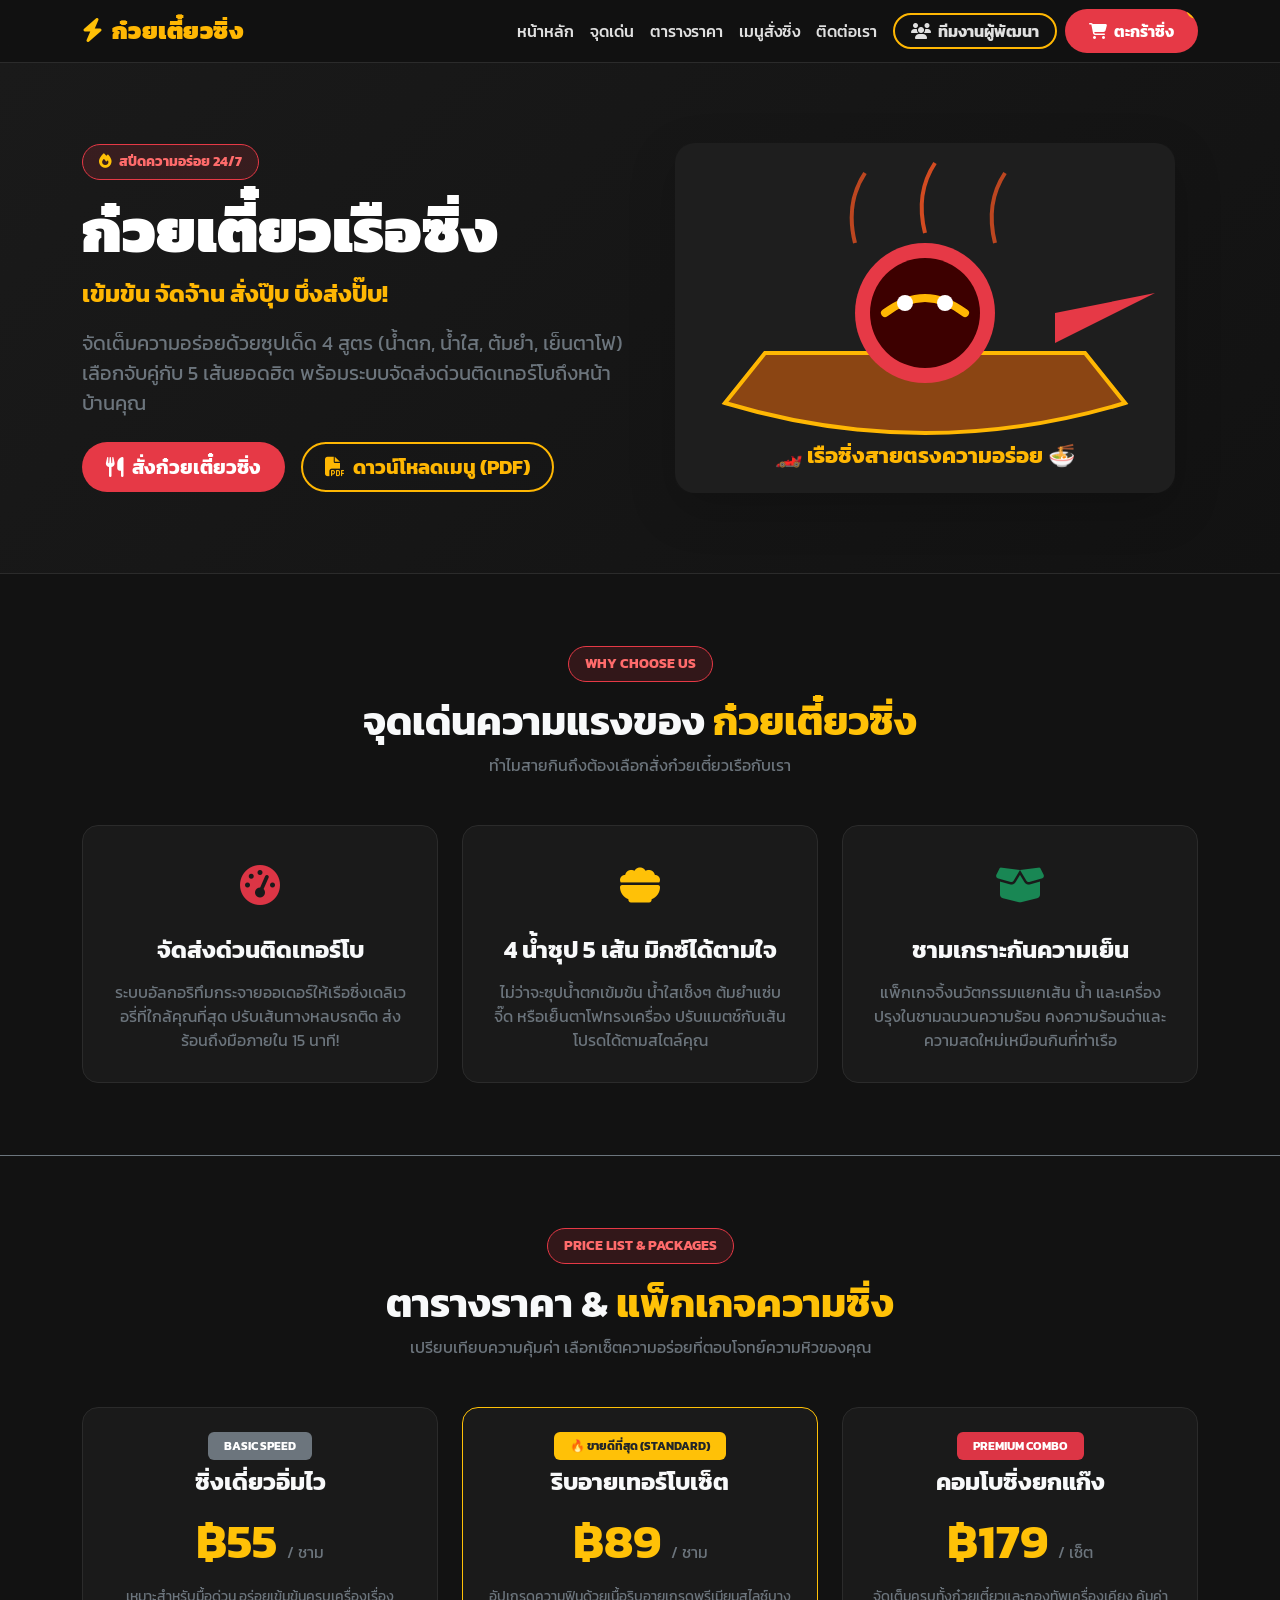
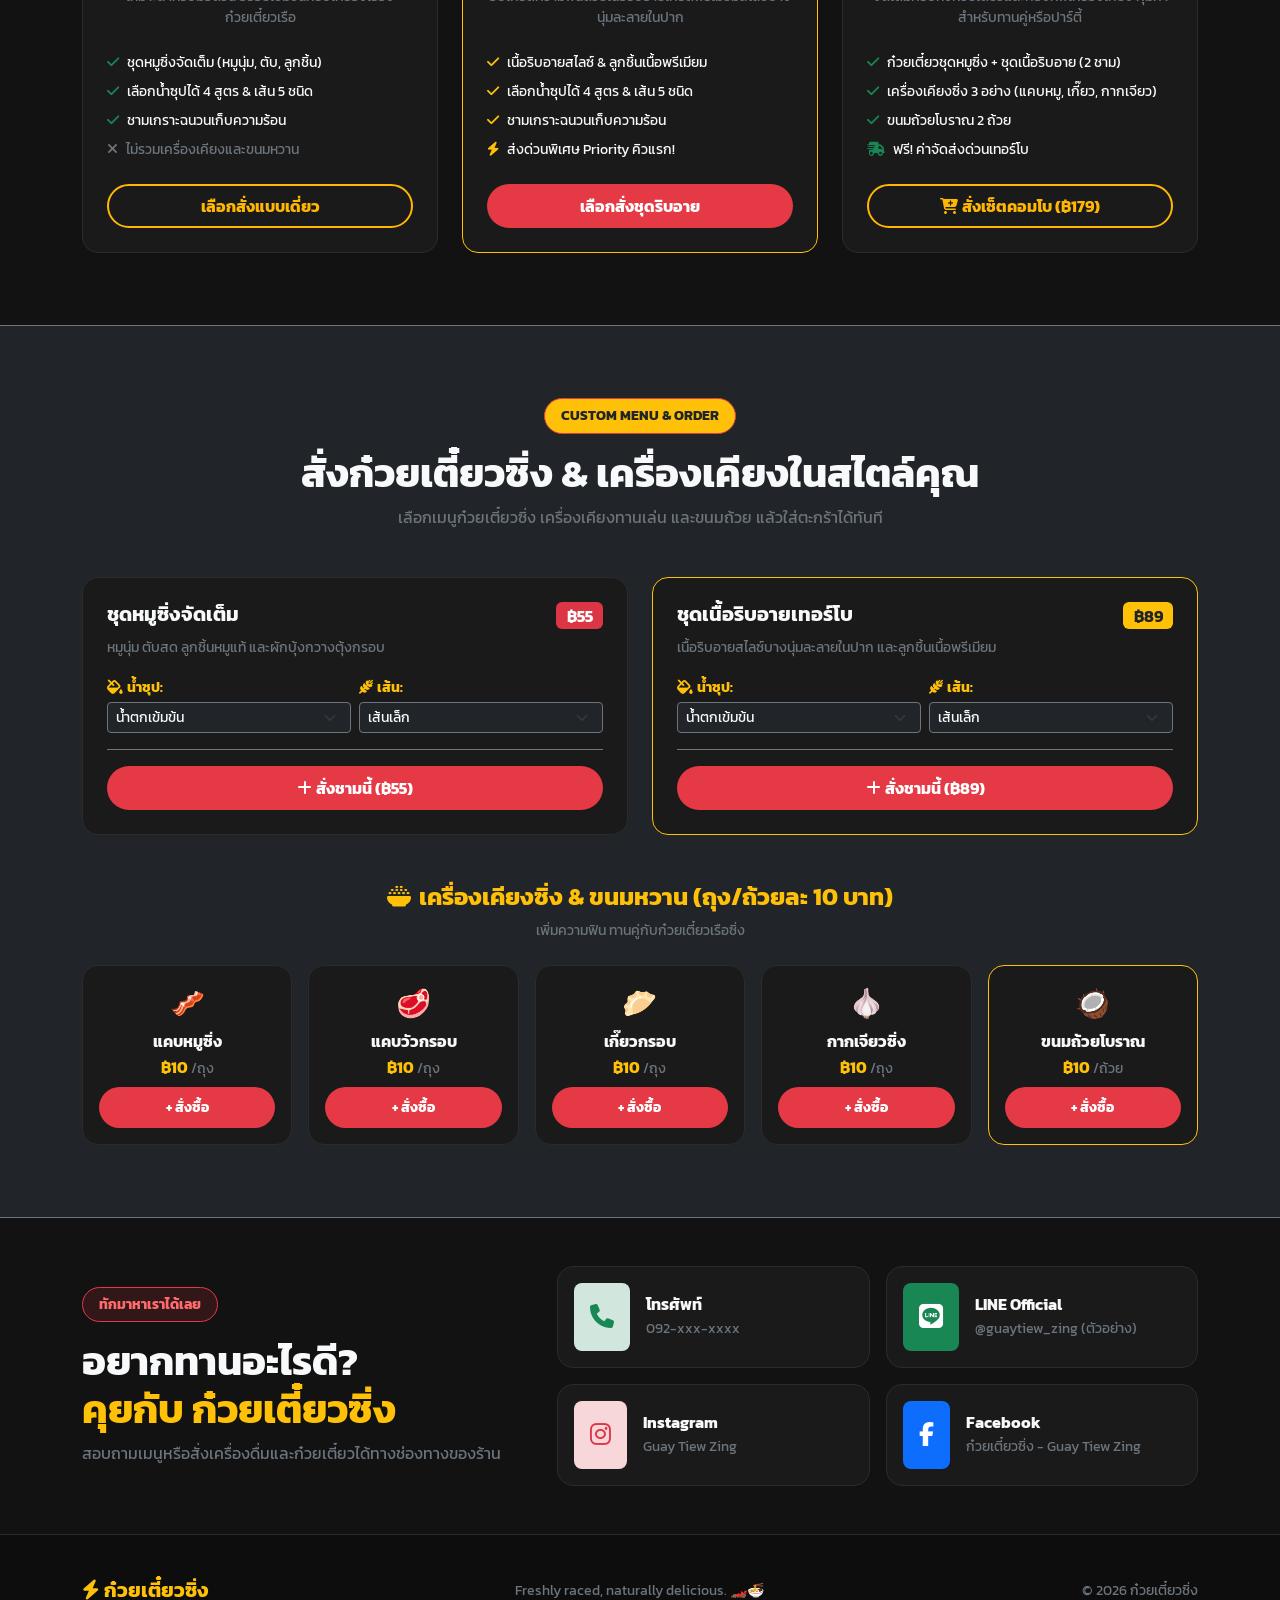
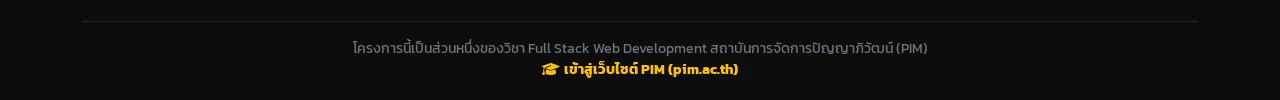
==== index.html @ 34b900fe "Add files via upload" ====
<!DOCTYPE html>
<html lang="th">
<head>
  <meta charset="UTF-8">
  <meta name="viewport" content="width=device-width, initial-scale=1.0">
  <title>ก๋วยเตี๋ยวซิ่ง - สด เร็ว แรง แซ่บถึงใจ</title>
  
  <link href="https://cdn.jsdelivr.net/npm/bootstrap@5.3.2/dist/css/bootstrap.min.css" rel="stylesheet">
  <link href="https://fonts.googleapis.com/css2?family=Kanit:wght@300;400;600;700;800;900&display=swap" rel="stylesheet">
  <link rel="stylesheet" href="https://cdnjs.cloudflare.com/ajax/libs/font-awesome/6.4.0/css/all.min.css">
  <!-- AOS Animation CSS -->
  <link href="https://unpkg.com/aos@2.3.1/dist/aos.css" rel="stylesheet">
  <link rel="stylesheet" href="styles.css">

  <style>
    html {
      scroll-behavior: smooth;
    }

    /* 1. อนิเมชั่นเรือซิ่งขยับโต้คลื่น */
    @keyframes boatRacing {
      0%, 100% { transform: translateY(0px) rotate(0deg); }
      25% { transform: translateY(-6px) rotate(-1.5deg); }
      50% { transform: translateY(0px) rotate(0.5deg); }
      75% { transform: translateY(5px) rotate(1.5deg); }
    }
    .boat-svg-anim {
      animation: boatRacing 3.5s ease-in-out infinite;
    }

    /* 2. อนิเมชั่นควันก๋วยเตี๋ยวลอยขึ้น */
    @keyframes steamRise {
      0% { stroke-dashoffset: 0; opacity: 0.3; transform: translateY(5px); }
      50% { opacity: 0.9; }
      100% { stroke-dashoffset: 20; opacity: 0; transform: translateY(-12px); }
    }
    .steam-1 { animation: steamRise 2.2s infinite ease-in-out; }
    .steam-2 { animation: steamRise 2.2s infinite ease-in-out 0.6s; }
    .steam-3 { animation: steamRise 2.2s infinite ease-in-out 1.2s; }

    /* 3. เอฟเฟกต์ Hover การ์ดเด้งและเรืองแสง */
    .feature-card, .menu-card, .contact-card {
      transition: all 0.35s cubic-bezier(0.175, 0.885, 0.32, 1.275) !important;
    }
    .feature-card:hover, .menu-card:hover {
      transform: translateY(-10px) scale(1.02);
      box-shadow: 0 15px 30px rgba(255, 183, 3, 0.2) !important;
      border-color: #FFB703 !important;
    }
    .contact-card:hover {
      transform: translateX(6px);
      border-color: #FFB703 !important;
      box-shadow: 0 8px 20px rgba(230, 57, 70, 0.25);
    }

    /* 4. อนิเมชั่นไอคอนจุดเด่นหมุน/ขยับตอนชี้ */
    .feature-card:hover .feature-icon i {
      transform: scale(1.25) rotate(10deg);
      transition: transform 0.3s ease;
    }
    .feature-icon i {
      transition: transform 0.3s ease;
    }

    /* 5. แพ็กเกจขายดีเรืองแสงจังหวะหัวใจเต้น */
    @keyframes pulseBestSeller {
      0% { box-shadow: 0 0 0 0 rgba(255, 183, 3, 0.5); }
      70% { box-shadow: 0 0 0 14px rgba(255, 183, 3, 0); }
      100% { box-shadow: 0 0 0 0 rgba(255, 183, 3, 0); }
    }
    .bestseller-glow {
      animation: pulseBestSeller 2.5s infinite;
    }

    /* 6. เอฟเฟกต์ปุ่มกดซิ่ง (แสงวิ่งผ่านปุ่ม) */
    .btn-racing-primary {
      position: relative;
      overflow: hidden;
      transition: all 0.25s ease;
    }
    .btn-racing-primary:active {
      transform: scale(0.95);
    }

    /* 7. อนิเมชั่นตะกร้าสั่นเวลากดเพิ่มของ */
    @keyframes cartShake {
      0%, 100% { transform: scale(1) rotate(0); }
      25% { transform: scale(1.15) rotate(-8deg); }
      50% { transform: scale(1.15) rotate(8deg); }
      75% { transform: scale(1.1) rotate(-4deg); }
    }
    .cart-shake {
      animation: cartShake 0.45s ease-in-out;
    }
  </style>
</head>
<body>

  <nav class="navbar navbar-expand-lg navbar-dark navbar-custom sticky-top">
    <div class="container">
      <a class="navbar-brand" href="#home">
        <i class="fa-solid fa-bolt me-2 text-warning fa-beat-fade"></i>ก๋วยเตี๋ยวซิ่ง
      </a>
      <button class="navbar-toggler" type="button" data-bs-toggle="collapse" data-bs-target="#navbarNav">
        <span class="navbar-toggler-icon"></span>
      </button>
      <div class="collapse navbar-collapse" id="navbarNav">
        <ul class="navbar-nav ms-auto align-items-center">
          <li class="nav-item"><a class="nav-link" href="#home">หน้าหลัก</a></li>
          <li class="nav-item"><a class="nav-link" href="#features">จุดเด่น</a></li>
          <li class="nav-item"><a class="nav-link" href="#pricelist">ตารางราคา</a></li>
          <li class="nav-item"><a class="nav-link" href="#menu">เมนูสั่งซิ่ง</a></li>
          <li class="nav-item"><a class="nav-link" href="#contact">ติดต่อเรา</a></li>
          <li class="nav-item ms-lg-2">
            <a class="nav-link btn btn-racing-outline px-3 py-1" href="about.html">
              <i class="fa-solid fa-users me-1"></i> ทีมงานผู้พัฒนา
            </a>
          </li>
          <li class="nav-item ms-lg-2">
            <button id="cartNavBtn" class="btn btn-racing-primary position-relative" data-bs-toggle="modal" data-bs-target="#cartModal">
              <i class="fa-solid fa-cart-shopping me-1"></i> ตะกร้าซิ่ง
              <span id="cartBadge" class="position-absolute top-0 start-100 translate-middle badge rounded-pill bg-warning text-dark">0</span>
            </button>
          </li>
        </ul>
      </div>
    </div>
  </nav>

  <section id="home" class="hero-section overflow-hidden">
    <div class="container">
      <div class="row align-items-center">
        <div class="col-lg-6 mb-4 mb-lg-0" data-aos="fade-right" data-aos-duration="900">
          <span class="racing-badge">
            <i class="fa-solid fa-fire text-warning fa-bounce me-1"></i> สปีดความอร่อย 24/7
          </span>
          <h1 class="hero-title mb-2">ก๋วยเตี๋ยวเรือซิ่ง</h1>
          <div class="hero-subtitle mb-3">เข้มข้น จัดจ้าน สั่งปุ๊บ บึ่งส่งปั๊บ!</div>
          <p class="text-secondary fs-5 mb-4">
            จัดเต็มความอร่อยด้วยซุปเด็ด 4 สูตร (น้ำตก, น้ำใส, ต้มยำ, เย็นตาโฟ) 
            เลือกจับคู่กับ 5 เส้นยอดฮิต พร้อมระบบจัดส่งด่วนติดเทอร์โบถึงหน้าบ้านคุณ
          </p>
          <div class="d-flex flex-wrap gap-3">
            <a href="#menu" class="btn btn-racing-primary btn-lg">
              <i class="fa-solid fa-utensils me-2"></i>สั่งก๋วยเตี๋ยวซิ่ง
            </a>
            <a href="menu.pdf" download="menu.pdf" class="btn btn-racing-outline btn-lg">
              <i class="fa-solid fa-file-pdf me-2"></i>ดาวน์โหลดเมนู (PDF)
            </a>
          </div>
        </div>
        <div class="col-lg-6 text-center" data-aos="zoom-in-left" data-aos-duration="900">
          <div class="position-relative">
            <svg class="img-fluid rounded-4 shadow-lg boat-svg-anim" width="500" height="350" viewBox="0 0 500 350" xmlns="http://www.w3.org/2000/svg">
              <rect width="500" height="350" rx="20" fill="#1E1E1E"/>
              <path d="M 50 260 Q 250 320 450 260 L 410 210 L 90 210 Z" fill="#8B4513" stroke="#FFB703" stroke-width="4"/>
              <path d="M 380 200 L 480 150 L 380 170 Z" fill="#E63946"/>
              <circle cx="250" cy="170" r="70" fill="#E63946"/>
              <circle cx="250" cy="170" r="55" fill="#3D0000"/>
              <path d="M 210 170 Q 250 140 290 170" stroke="#FFB703" stroke-width="8" fill="none" stroke-linecap="round"/>
              <circle cx="230" cy="160" r="8" fill="#FFF"/>
              <circle cx="270" cy="160" r="8" fill="#FFF"/>
              <path class="steam-1" d="M 180 100 Q 170 60 190 30" stroke="#FF5722" stroke-width="4" fill="none" opacity="0.7"/>
              <path class="steam-2" d="M 250 90 Q 240 50 260 20" stroke="#FF5722" stroke-width="4" fill="none" opacity="0.8"/>
              <path class="steam-3" d="M 320 100 Q 310 60 330 30" stroke="#FF5722" stroke-width="4" fill="none" opacity="0.7"/>
              <text x="250" y="320" font-family="Kanit" font-size="22" font-weight="bold" fill="#FFB703" text-anchor="middle">
                🏎️ เรือซิ่งสายตรงความอร่อย 🍜
              </text>
            </svg>
          </div>
        </div>
      </div>
    </div>
  </section>

  <section id="features" class="py-5 overflow-hidden">
    <div class="container py-4">
      <div class="text-center mb-5" data-aos="fade-up">
        <span class="racing-badge">WHY CHOOSE US</span>
        <h2 class="fw-bold fs-1">จุดเด่นความแรงของ <span class="text-warning">ก๋วยเตี๋ยวซิ่ง</span></h2>
        <p class="text-secondary">ทำไมสายกินถึงต้องเลือกสั่งก๋วยเตี๋ยวเรือกับเรา</p>
      </div>

      <div class="row g-4">
        <div class="col-lg-4 col-md-12" data-aos="fade-up" data-aos-delay="100">
          <div class="feature-card text-center h-100">
            <div class="feature-icon text-danger">
              <i class="fa-solid fa-gauge-high"></i>
            </div>
            <h3 class="h4 fw-bold mb-3">จัดส่งด่วนติดเทอร์โบ</h3>
            <p class="text-secondary mb-0">
              ระบบอัลกอริทึมกระจายออเดอร์ให้เรือซิ่งเดลิเวอรี่ที่ใกล้คุณที่สุด ปรับเส้นทางหลบรถติด ส่งร้อนถึงมือภายใน 15 นาที!
            </p>
          </div>
        </div>
        <div class="col-lg-4 col-md-12" data-aos="fade-up" data-aos-delay="200">
          <div class="feature-card text-center h-100">
            <div class="feature-icon text-warning">
              <i class="fa-solid fa-bowl-food"></i>
            </div>
            <h3 class="h4 fw-bold mb-3">4 น้ำซุป 5 เส้น มิกซ์ได้ตามใจ</h3>
            <p class="text-secondary mb-0">
              ไม่ว่าจะซุปน้ำตกเข้มข้น น้ำใสเช็งๆ ต้มยำแซ่บจี๊ด หรือเย็นตาโฟทรงเครื่อง ปรับแมตช์กับเส้นโปรดได้ตามสไตล์คุณ
            </p>
          </div>
        </div>
        <div class="col-lg-4 col-md-12" data-aos="fade-up" data-aos-delay="300">
          <div class="feature-card text-center h-100">
            <div class="feature-icon text-success">
              <i class="fa-solid fa-box-open"></i>
            </div>
            <h3 class="h4 fw-bold mb-3">ชามเกราะกันความเย็น</h3>
            <p class="text-secondary mb-0">
              แพ็กเกจจิ้งนวัตกรรมแยกเส้น น้ำ และเครื่องปรุงในชามฉนวนความร้อน คงความร้อนฉ่าและความสดใหม่เหมือนกินที่ท่าเรือ
            </p>
          </div>
        </div>
      </div>
    </div>
  </section>

  <!-- ================= PRICE LIST SECTION ================= -->
  <section id="pricelist" class="py-5 border-top border-secondary overflow-hidden">
    <div class="container py-4">
      <div class="text-center mb-5" data-aos="fade-up">
        <span class="racing-badge">PRICE LIST & PACKAGES</span>
        <h2 class="fw-bold fs-1">ตารางราคา & <span class="text-warning">แพ็กเกจความซิ่ง</span></h2>
        <p class="text-secondary">เปรียบเทียบความคุ้มค่า เลือกเซ็ตความอร่อยที่ตอบโจทย์ความหิวของคุณ</p>
      </div>

      <div class="row g-4 align-items-center">
        <!-- แพ็กเกจ 1: Basic -->
        <div class="col-lg-4 col-md-6" data-aos="fade-right" data-aos-delay="100">
          <div class="menu-card p-4 text-center h-100 d-flex flex-column justify-content-between">
            <div>
              <span class="badge bg-secondary mb-2 px-3 py-2">BASIC SPEED</span>
              <h3 class="h4 fw-bold text-light">ซิ่งเดี่ยวอิ่มไว</h3>
              <div class="display-5 fw-bold text-warning my-3">฿55 <small class="fs-6 text-secondary fw-normal">/ ชาม</small></div>
              <p class="text-secondary small mb-4">เหมาะสำหรับมื้อด่วน อร่อยเข้มข้นครบเครื่องเรื่องก๋วยเตี๋ยวเรือ</p>
              <ul class="list-unstyled text-start text-light small mb-4">
                <li class="mb-2"><i class="fa-solid fa-check text-success me-2"></i>ชุดหมูซิ่งจัดเต็ม (หมูนุ่ม, ตับ, ลูกชิ้น)</li>
                <li class="mb-2"><i class="fa-solid fa-check text-success me-2"></i>เลือกน้ำซุปได้ 4 สูตร & เส้น 5 ชนิด</li>
                <li class="mb-2"><i class="fa-solid fa-check text-success me-2"></i>ชามเกราะฉนวนเก็บความร้อน</li>
                <li class="mb-2 text-secondary"><i class="fa-solid fa-xmark me-2"></i>ไม่รวมเครื่องเคียงและขนมหวาน</li>
              </ul>
            </div>
            <a href="#menu" class="btn btn-racing-outline w-100">เลือกสั่งแบบเดี่ยว</a>
          </div>
        </div>

        <!-- แพ็กเกจ 2: Standard (Best Seller) -->
        <div class="col-lg-4 col-md-6" data-aos="zoom-in" data-aos-delay="200">
          <div class="menu-card p-4 text-center h-100 d-flex flex-column justify-content-between border-warning position-relative bestseller-glow">
            <div>
              <span class="badge bg-warning text-dark fw-bold mb-2 px-3 py-2">🔥 ขายดีที่สุด (STANDARD)</span>
              <h3 class="h4 fw-bold text-light">ริบอายเทอร์โบเซ็ต</h3>
              <div class="display-5 fw-bold text-warning my-3">฿89 <small class="fs-6 text-secondary fw-normal">/ ชาม</small></div>
              <p class="text-secondary small mb-4">อัปเกรดความฟินด้วยเนื้อริบอายเกรดพรีเมียมสไลซ์บางนุ่มละลายในปาก</p>
              <ul class="list-unstyled text-start text-light small mb-4">
                <li class="mb-2"><i class="fa-solid fa-check text-warning me-2"></i>เนื้อริบอายสไลซ์ & ลูกชิ้นเนื้อพรีเมียม</li>
                <li class="mb-2"><i class="fa-solid fa-check text-warning me-2"></i>เลือกน้ำซุปได้ 4 สูตร & เส้น 5 ชนิด</li>
                <li class="mb-2"><i class="fa-solid fa-check text-warning me-2"></i>ชามเกราะฉนวนเก็บความร้อน</li>
                <li class="mb-2"><i class="fa-solid fa-bolt text-warning me-2"></i>ส่งด่วนพิเศษ Priority คิวแรก!</li>
              </ul>
            </div>
            <a href="#menu" class="btn btn-racing-primary w-100">เลือกสั่งชุดริบอาย</a>
          </div>
        </div>

        <!-- แพ็กเกจ 3: Premium Party -->
        <div class="col-lg-4 col-md-12" data-aos="fade-left" data-aos-delay="300">
          <div class="menu-card p-4 text-center h-100 d-flex flex-column justify-content-between">
            <div>
              <span class="badge bg-danger mb-2 px-3 py-2">PREMIUM COMBO</span>
              <h3 class="h4 fw-bold text-light">คอมโบซิ่งยกแก๊ง</h3>
              <div class="display-5 fw-bold text-warning my-3">฿179 <small class="fs-6 text-secondary fw-normal">/ เซ็ต</small></div>
              <p class="text-secondary small mb-4">จัดเต็มครบทั้งก๋วยเตี๋ยวและกองทัพเครื่องเคียง คุ้มค่าสำหรับทานคู่หรือปาร์ตี้</p>
              <ul class="list-unstyled text-start text-light small mb-4">
                <li class="mb-2"><i class="fa-solid fa-check text-success me-2"></i>ก๋วยเตี๋ยวชุดหมูซิ่ง + ชุดเนื้อริบอาย (2 ชาม)</li>
                <li class="mb-2"><i class="fa-solid fa-check text-success me-2"></i>เครื่องเคียงซิ่ง 3 อย่าง (แคบหมู, เกี๊ยว, กากเจียว)</li>
                <li class="mb-2"><i class="fa-solid fa-check text-success me-2"></i>ขนมถ้วยโบราณ 2 ถ้วย</li>
                <li class="mb-2"><i class="fa-solid fa-truck-fast text-success me-2"></i>ฟรี! ค่าจัดส่งด่วนเทอร์โบ</li>
              </ul>
            </div>
            <button class="btn btn-racing-outline w-100" onclick="addSideToCart('เซ็ตคอมโบซิ่งยกแก๊ง (2 ชาม + เครื่องเคียงครบ)', 179); triggerCartEffect('เซ็ตคอมโบซิ่งยกแก๊ง');">
              <i class="fa-solid fa-cart-plus me-1"></i>สั่งเซ็ตคอมโบ (฿179)
            </button>
          </div>
        </div>
      </div>
    </div>
  </section>

  <section id="menu" class="py-5 bg-dark border-top border-bottom border-secondary overflow-hidden">
    <div class="container py-4">
      <div class="text-center mb-5" data-aos="fade-up">
        <span class="racing-badge bg-warning text-dark">CUSTOM MENU & ORDER</span>
        <h2 class="fw-bold fs-1">สั่งก๋วยเตี๋ยวซิ่ง & เครื่องเคียงในสไตล์คุณ</h2>
        <p class="text-secondary">เลือกเมนูก๋วยเตี๋ยวซิ่ง เครื่องเคียงทานเล่น และขนมถ้วย แล้วใส่ตะกร้าได้ทันที</p>
      </div>

      <div class="row g-4 justify-content-center mb-5">
        <div class="col-md-6 col-lg-6" data-aos="fade-up" data-aos-delay="100">
          <div class="menu-card h-100 p-4 d-flex flex-column justify-content-between">
            <div>
              <div class="d-flex justify-content-between align-items-start mb-2">
                <h3 class="h5 fw-bold text-light mb-0">ชุดหมูซิ่งจัดเต็ม</h3>
                <span class="badge bg-danger fs-6">฿55</span>
              </div>
              <p class="text-secondary small mb-3">หมูนุ่ม ตับสด ลูกชิ้นหมูแท้ และผักบุ้งกวางตุ้งกรอบ</p>
              
              <div class="row g-2 mb-3">
                <div class="col-6">
                  <label class="form-label text-warning small fw-bold mb-1"><i class="fa-solid fa-fill-drip me-1"></i>น้ำซุป:</label>
                  <select class="form-select form-select-sm bg-dark text-light border-secondary" id="soupSelect1">
                    <option value="น้ำตก">น้ำตกเข้มข้น</option>
                    <option value="น้ำใส">น้ำใสเช็งๆ</option>
                    <option value="ต้มยำ">ต้มยำแซ่บจี๊ด</option>
                    <option value="เย็นตาโฟ">เย็นตาโฟทรงเครื่อง</option>
                  </select>
                </div>
                <div class="col-6">
                  <label class="form-label text-warning small fw-bold mb-1"><i class="fa-solid fa-wheat-awn me-1"></i>เส้น:</label>
                  <select class="form-select form-select-sm bg-dark text-light border-secondary" id="noodleSelect1">
                    <option value="เส้นเล็ก">เส้นเล็ก</option>
                    <option value="เส้นใหญ่">เส้นใหญ่</option>
                    <option value="หมี่เหลือง">หมี่เหลือง</option>
                    <option value="เส้นหมี่ (หมี่ขาว)">เส้นหมี่ (หมี่ขาว)</option>
                    <option value="เส้นมาม่า">เส้นมาม่า</option>
                  </select>
                </div>
              </div>
            </div>

            <div class="pt-3 border-top border-secondary">
              <button class="btn btn-racing-primary w-100" onclick="addCustomToCart('ชุดหมูซิ่งจัดเต็ม', 55, 'soupSelect1', 'noodleSelect1'); triggerCartEffect('ชุดหมูซิ่งจัดเต็ม');">
                <i class="fa-solid fa-plus me-1"></i>สั่งชามนี้ (฿55)
              </button>
            </div>
          </div>
        </div>

        <div class="col-md-6 col-lg-6" data-aos="fade-up" data-aos-delay="200">
          <div class="menu-card h-100 p-4 d-flex flex-column justify-content-between border-warning">
            <div>
              <div class="d-flex justify-content-between align-items-start mb-2">
                <h3 class="h5 fw-bold text-light mb-0">ชุดเนื้อริบอายเทอร์โบ</h3>
                <span class="badge bg-warning text-dark fs-6">฿89</span>
              </div>
              <p class="text-secondary small mb-3">เนื้อริบอายสไลซ์บางนุ่มละลายในปาก และลูกชิ้นเนื้อพรีเมียม</p>

              <div class="row g-2 mb-3">
                <div class="col-6">
                  <label class="form-label text-warning small fw-bold mb-1"><i class="fa-solid fa-fill-drip me-1"></i>น้ำซุป:</label>
                  <select class="form-select form-select-sm bg-dark text-light border-secondary" id="soupSelect2">
                    <option value="น้ำตก">น้ำตกเข้มข้น</option>
                    <option value="น้ำใส">น้ำใสเช็งๆ</option>
                    <option value="ต้มยำ">ต้มยำแซ่บจี๊ด</option>
                    <option value="เย็นตาโฟ">เย็นตาโฟทรงเครื่อง</option>
                  </select>
                </div>
                <div class="col-6">
                  <label class="form-label text-warning small fw-bold mb-1"><i class="fa-solid fa-wheat-awn me-1"></i>เส้น:</label>
                  <select class="form-select form-select-sm bg-dark text-light border-secondary" id="noodleSelect2">
                    <option value="เส้นเล็ก">เส้นเล็ก</option>
                    <option value="เส้นใหญ่">เส้นใหญ่</option>
                    <option value="หมี่เหลือง">หมี่เหลือง</option>
                    <option value="เส้นหมี่ (หมี่ขาว)">เส้นหมี่ (หมี่ขาว)</option>
                    <option value="เส้นมาม่า">เส้นมาม่า</option>
                  </select>
                </div>
              </div>
            </div>

            <div class="pt-3 border-top border-secondary">
              <button class="btn btn-racing-primary w-100" onclick="addCustomToCart('ชุดเนื้อริบอายเทอร์โบ', 89, 'soupSelect2', 'noodleSelect2'); triggerCartEffect('ชุดเนื้อริบอายเทอร์โบ');">
                <i class="fa-solid fa-plus me-1"></i>สั่งชามนี้ (฿89)
              </button>
            </div>
          </div>
        </div>
      </div>

      <div class="text-center mb-4" data-aos="fade-up">
        <h3 class="h4 fw-bold text-warning"><i class="fa-solid fa-bowl-rice me-2"></i>เครื่องเคียงซิ่ง & ขนมหวาน (ถุง/ถ้วยละ 10 บาท)</h3>
        <p class="text-secondary small">เพิ่มความฟิน ทานคู่กับก๋วยเตี๋ยวเรือซิ่ง</p>
      </div>

      <div class="row g-3">
        <div class="col-6 col-md-4 col-lg-2-4" data-aos="zoom-in" data-aos-delay="50">
          <div class="menu-card p-3 text-center h-100 d-flex flex-column justify-content-between">
            <div>
              <div class="fs-3 mb-2">🥓</div>
              <h4 class="h6 fw-bold text-light mb-1">แคบหมูซิ่ง</h4>
              <p class="text-warning fw-bold mb-2">฿10 <small class="text-secondary fw-normal">/ถุง</small></p>
            </div>
            <button class="btn btn-sm btn-racing-primary w-100" onclick="addSideToCart('แคบหมูซิ่ง', 10); triggerCartEffect('แคบหมูซิ่ง');">+ สั่งซื้อ</button>
          </div>
        </div>

        <div class="col-6 col-md-4 col-lg-2-4" data-aos="zoom-in" data-aos-delay="100">
          <div class="menu-card p-3 text-center h-100 d-flex flex-column justify-content-between">
            <div>
              <div class="fs-3 mb-2">🥩</div>
              <h4 class="h6 fw-bold text-light mb-1">แคบวัวกรอบ</h4>
              <p class="text-warning fw-bold mb-2">฿10 <small class="text-secondary fw-normal">/ถุง</small></p>
            </div>
            <button class="btn btn-sm btn-racing-primary w-100" onclick="addSideToCart('แคบวัวกรอบ', 10); triggerCartEffect('แคบวัวกรอบ');">+ สั่งซื้อ</button>
          </div>
        </div>

        <div class="col-6 col-md-4 col-lg-2-4" data-aos="zoom-in" data-aos-delay="150">
          <div class="menu-card p-3 text-center h-100 d-flex flex-column justify-content-between">
            <div>
              <div class="fs-3 mb-2">🥟</div>
              <h4 class="h6 fw-bold text-light mb-1">เกี๊ยวกรอบ</h4>
              <p class="text-warning fw-bold mb-2">฿10 <small class="text-secondary fw-normal">/ถุง</small></p>
            </div>
            <button class="btn btn-sm btn-racing-primary w-100" onclick="addSideToCart('เกี๊ยวกรอบ', 10); triggerCartEffect('เกี๊ยวกรอบ');">+ สั่งซื้อ</button>
          </div>
        </div>

        <div class="col-6 col-md-4 col-lg-2-4" data-aos="zoom-in" data-aos-delay="200">
          <div class="menu-card p-3 text-center h-100 d-flex flex-column justify-content-between">
            <div>
              <div class="fs-3 mb-2">🧄</div>
              <h4 class="h6 fw-bold text-light mb-1">กากเจียวซิ่ง</h4>
              <p class="text-warning fw-bold mb-2">฿10 <small class="text-secondary fw-normal">/ถุง</small></p>
            </div>
            <button class="btn btn-sm btn-racing-primary w-100" onclick="addSideToCart('กากเจียวซิ่ง', 10); triggerCartEffect('กากเจียวซิ่ง');">+ สั่งซื้อ</button>
          </div>
        </div>

        <div class="col-12 col-md-4 col-lg-2-4" data-aos="zoom-in" data-aos-delay="250">
          <div class="menu-card p-3 text-center h-100 d-flex flex-column justify-content-between border-warning">
            <div>
              <div class="fs-3 mb-2">🥥</div>
              <h4 class="h6 fw-bold text-light mb-1">ขนมถ้วยโบราณ</h4>
              <p class="text-warning fw-bold mb-2">฿10 <small class="text-secondary fw-normal">/ถ้วย</small></p>
            </div>
            <button class="btn btn-sm btn-racing-primary w-100" onclick="addSideToCart('ขนมถ้วยโบราณ', 10); triggerCartEffect('ขนมถ้วยโบราณ');">+ สั่งซื้อ</button>
          </div>
        </div>
      </div>
    </div>
  </section>

  <section id="contact" class="py-5 overflow-hidden">
    <div class="container">
      <div class="row align-items-center g-4">
        <div class="col-lg-5" data-aos="fade-right">
          <span class="racing-badge">ทักมาหาเราได้เลย</span>
          <h2 class="fw-bold display-6 mb-2">อยากทานอะไรดี?<br><span class="text-warning">คุยกับ ก๋วยเตี๋ยวซิ่ง</span></h2>
          <p class="text-secondary mb-0">สอบถามเมนูหรือสั่งเครื่องดื่มและก๋วยเตี๋ยวได้ทางช่องทางของร้าน</p>
        </div>

        <div class="col-lg-7" data-aos="fade-left">
          <div class="row g-3">
            <div class="col-md-6">
              <div class="contact-card p-3 d-flex align-items-center h-100">
                <div class="contact-icon-box bg-success-subtle text-success rounded-3 p-3 me-3 fs-4">
                  <i class="fa-solid fa-phone"></i>
                </div>
                <div>
                  <h4 class="h6 fw-bold text-light mb-1">โทรศัพท์</h4>
                  <p class="text-secondary small mb-0">092-xxx-xxxx</p>
                </div>
              </div>
            </div>

            <div class="col-md-6">
              <div class="contact-card p-3 d-flex align-items-center h-100">
                <div class="contact-icon-box bg-success text-white rounded-3 p-3 me-3 fs-4">
                  <i class="fa-brands fa-line"></i>
                </div>
                <div>
                  <h4 class="h6 fw-bold text-light mb-1">LINE Official</h4>
                  <p class="text-secondary small mb-0">@guaytiew_zing (ตัวอย่าง)</p>
                </div>
              </div>
            </div>

            <div class="col-md-6">
              <div class="contact-card p-3 d-flex align-items-center h-100">
                <div class="contact-icon-box bg-danger-subtle text-danger rounded-3 p-3 me-3 fs-4">
                  <i class="fa-brands fa-instagram"></i>
                </div>
                <div>
                  <h4 class="h6 fw-bold text-light mb-1">Instagram</h4>
                  <p class="text-secondary small mb-0">Guay Tiew Zing</p>
                </div>
              </div>
            </div>

            <div class="col-md-6">
              <div class="contact-card p-3 d-flex align-items-center h-100">
                <div class="contact-icon-box bg-primary text-white rounded-3 p-3 me-3 fs-4">
                  <i class="fa-brands fa-facebook-f"></i>
                </div>
                <div>
                  <h4 class="h6 fw-bold text-light mb-1">Facebook</h4>
                  <p class="text-secondary small mb-0">ก๋วยเตี๋ยวซิ่ง - Guay Tiew Zing</p>
                </div>
              </div>
            </div>
          </div>
        </div>
      </div>
    </div>
  </section>

  <footer>
    <div class="container">
      <div class="row align-items-center justify-content-between text-center text-md-start g-3">
        <div class="col-md-4">
          <a class="text-decoration-none fw-bold fs-5 text-warning" href="#home">
            <i class="fa-solid fa-bolt me-1"></i>ก๋วยเตี๋ยวซิ่ง
          </a>
        </div>
        <div class="col-md-4 text-center text-secondary small">
          <p class="mb-0">Freshly raced, naturally delicious. 🏎️🍜</p>
        </div>
        <div class="col-md-4 text-md-end text-secondary small">
          <p class="mb-0">© 2026 ก๋วยเตี๋ยวซิ่ง</p>
        </div>
      </div>

      <hr class="border-secondary my-3 opacity-25">

      <div class="text-center text-secondary small">
        <p class="mb-0">
          โครงการนี้เป็นส่วนหนึ่งของวิชา Full Stack Web Development สถาบันการจัดการปัญญาภิวัฒน์ (PIM) <br>
          <a href="https://www.pim.ac.th" target="_blank" class="text-warning text-decoration-none fw-bold">
            <i class="fa-solid fa-graduation-cap me-1"></i>เข้าสู่เว็บไซต์ PIM (pim.ac.th)
          </a>
        </p>
      </div>
    </div>
  </footer>

  <!-- Modal ตะกร้าสินค้า -->
  <div class="modal fade" id="cartModal" tabindex="-1">
    <div class="modal-dialog modal-dialog-centered">
      <div class="modal-content bg-dark text-light border-danger">
        <div class="modal-header border-secondary">
          <h5 class="modal-title fw-bold text-warning"><i class="fa-solid fa-cart-shopping me-2"></i>ตะกร้าสินค้าซิ่ง</h5>
          <button type="button" class="btn-close btn-close-white" data-bs-dismiss="modal"></button>
        </div>
        <div class="modal-body">
          <div id="cartItemsList" class="mb-3">
            <p class="text-secondary text-center my-3">ยังไม่มีรายการในตะกร้า</p>
          </div>
          <div class="d-flex justify-content-between fw-bold fs-5 pt-2 border-top border-secondary">
            <span>ราคารวมทั้งหมด:</span>
            <span id="cartTotalPrice" class="text-warning">฿0</span>
          </div>
        </div>
        <div class="modal-footer border-secondary">
          <button type="button" class="btn btn-secondary" data-bs-dismiss="modal">ปิด</button>
          <a href="checkout.html" class="btn btn-racing-primary">
            <i class="fa-solid fa-credit-card me-1"></i>ไปชำระเงิน & กรอกที่อยู่
          </a>
        </div>
      </div>
    </div>
  </div>

  <!-- Toast แจ้งเตือนเวลากดสั่งลงตะกร้า -->
  <div class="toast-container position-fixed bottom-0 end-0 p-3" style="z-index: 1080;">
    <div id="racingToast" class="toast align-items-center text-bg-warning border-0 shadow-lg" role="alert" aria-live="assertive" aria-atomic="true">
      <div class="d-flex">
        <div class="toast-body fw-bold text-dark">
          🏎️💨 ซิ่ง <span id="toastItemName" class="text-danger"></span> ลงตะกร้าแล้ว!
        </div>
        <button type="button" class="btn-close me-2 m-auto" data-bs-dismiss="toast"></button>
      </div>
    </div>
  </div>

  <script src="https://cdn.jsdelivr.net/npm/bootstrap@5.3.2/dist/js/bootstrap.bundle.min.js"></script>
  <!-- AOS Animation Script -->
  <script src="https://unpkg.com/aos@2.3.1/dist/aos.js"></script>
  <script src="script.js"></script>

  <script>
    // เปิดใช้งาน AOS Animation เวลาเลื่อนหน้าจอ
    AOS.init({
      once: true,
      offset: 60,
      duration: 700
    });

    // ฟังก์ชันเสริมลูกเล่นตอนกดสั่งซื้อ (ตะกร้าสั่น + Toast เด้ง)
    function triggerCartEffect(itemName) {
      const cartBtn = document.getElementById('cartNavBtn');
      if (cartBtn) {
        cartBtn.classList.remove('cart-shake');
        void cartBtn.offsetWidth; // รีเซ็ตอนิเมชั่น
        cartBtn.classList.add('cart-shake');
      }

      const toastEl = document.getElementById('racingToast');
      const toastName = document.getElementById('toastItemName');
      if (toastEl && toastName) {
        toastName.textContent = itemName;
        const toast = bootstrap.Toast.getOrCreateInstance(toastEl, { delay: 2200 });
        toast.show();
      }
    }
  </script>
</body>
</html>
---- styles.css ----
html {
  scroll-behavior: smooth;
  scroll-padding-top: 80px; /* ป้องกัน Sticky Navbar บังหัวข้อเวลาคลิกเมนู */
}

body {
  font-family: 'Kanit', sans-serif;
  background-color: #121212;
  color: #f8f9fa;
  overflow-x: hidden;
}

.navbar-custom {
  background-color: rgba(18, 18, 18, 0.95);
  backdrop-filter: blur(10px);
  border-bottom: 1px solid #2b2b2b;
}

.navbar-brand {
  font-weight: 900;
  color: #ffb703 !important;
  font-size: 1.5rem;
  letter-spacing: 0.5px;
}

.nav-link {
  color: #e0e0e0 !important;
  font-weight: 500;
  transition: color 0.2s ease;
}

.nav-link:hover, .nav-link.active {
  color: #ffb703 !important;
}

.hero-section {
  padding: 80px 0;
  background: linear-gradient(135deg, #1a1a1a 0%, #121212 100%);
  border-bottom: 1px solid #2b2b2b;
}

.hero-title {
  font-weight: 900;
  font-size: 3.8rem;
  color: #ffffff;
  animation: neonBlink 1.5s infinite alternate ease-in-out;
}

@keyframes neonBlink {
  0% {
    color: #ffffff;
    text-shadow: 0 0 5px rgba(255, 255, 255, 0.5), 0 0 10px rgba(230, 57, 70, 0.6);
  }
  50% {
    color: #ffb703;
    text-shadow: 0 0 20px rgba(255, 183, 3, 0.9), 0 0 30px rgba(230, 57, 70, 1), 0 0 40px rgba(255, 87, 34, 0.9);
  }
  100% {
    color: #ffffff;
    text-shadow: 0 0 5px rgba(255, 255, 255, 0.5), 0 0 10px rgba(230, 57, 70, 0.6);
  }
}

.hero-subtitle {
  font-weight: 700;
  font-size: 1.5rem;
  color: #ffb703;
}

.racing-badge {
  display: inline-block;
  padding: 6px 16px;
  background: rgba(230, 57, 70, 0.15);
  border: 1px solid #e63946;
  color: #ff6b6b;
  font-weight: 700;
  border-radius: 50rem;
  font-size: 0.9rem;
  margin-bottom: 15px;
  animation: badgePulse 1.5s infinite alternate ease-in-out;
}

@keyframes badgePulse {
  0% {
    transform: scale(1);
    box-shadow: 0 0 5px rgba(230, 57, 70, 0.4);
    opacity: 0.9;
  }
  100% {
    transform: scale(1.04);
    box-shadow: 0 0 15px rgba(255, 87, 34, 0.8), 0 0 25px rgba(255, 183, 3, 0.5);
    opacity: 1;
  }
}

.btn-racing-primary {
  background-color: #e63946;
  color: #ffffff;
  font-weight: 700;
  border: none;
  border-radius: 50rem;
  padding: 10px 24px;
  position: relative;
  overflow: hidden;
  transition: all 0.3s ease;
}

.btn-racing-primary:hover {
  background-color: #d90429;
  color: #ffffff;
  transform: translateY(-2px);
  box-shadow: 0 5px 15px rgba(230, 57, 70, 0.4);
}

.btn-racing-primary:active {
  transform: scale(0.95);
}

.btn-racing-outline {
  background-color: transparent;
  color: #ffb703;
  font-weight: 700;
  border: 2px solid #ffb703;
  border-radius: 50rem;
  padding: 8px 22px;
  transition: all 0.3s ease;
}

.btn-racing-outline:hover {
  background-color: #ffb703;
  color: #121212;
  transform: translateY(-2px);
  box-shadow: 0 5px 15px rgba(255, 183, 3, 0.3);
}

.feature-card, .menu-card, .contact-card {
  background-color: #1a1a1a;
  border: 1px solid #2b2b2b;
  border-radius: 1rem;
  padding: 30px;
  height: 100%;
  transition: all 0.35s cubic-bezier(0.175, 0.885, 0.32, 1.275);
}

.feature-card:hover, .menu-card:hover {
  transform: translateY(-10px) scale(1.02);
  border-color: #ffb703 !important;
  box-shadow: 0 15px 30px rgba(255, 183, 3, 0.2);
}

.contact-card:hover {
  transform: translateX(6px);
  border-color: #ffb703;
  box-shadow: 0 8px 20px rgba(230, 57, 70, 0.25);
}

.feature-icon {
  font-size: 2.5rem;
  margin-bottom: 20px;
}

.feature-icon i {
  transition: transform 0.3s ease;
}

.feature-card:hover .feature-icon i {
  transform: scale(1.25) rotate(10deg);
}

/* อนิเมชั่นเรือซิ่งขยับโต้คลื่น */
@keyframes boatRacing {
  0%, 100% { transform: translateY(0px) rotate(0deg); }
  25% { transform: translateY(-6px) rotate(-1.5deg); }
  50% { transform: translateY(0px) rotate(0.5deg); }
  75% { transform: translateY(5px) rotate(1.5deg); }
}

.boat-svg-anim {
  animation: boatRacing 3.5s ease-in-out infinite;
}

/* อนิเมชั่นควันก๋วยเตี๋ยวลอยขึ้น */
@keyframes steamRise {
  0% { opacity: 0.3; transform: translateY(5px); }
  50% { opacity: 0.9; }
  100% { opacity: 0; transform: translateY(-12px); }
}

.steam-1 { animation: steamRise 2.2s infinite ease-in-out; }
.steam-2 { animation: steamRise 2.2s infinite ease-in-out 0.6s; }
.steam-3 { animation: steamRise 2.2s infinite ease-in-out 1.2s; }

/* แพ็กเกจขายดีเรืองแสง */
@keyframes pulseBestSeller {
  0% { box-shadow: 0 0 0 0 rgba(255, 183, 3, 0.5); }
  70% { box-shadow: 0 0 0 14px rgba(255, 183, 3, 0); }
  100% { box-shadow: 0 0 0 0 rgba(255, 183, 3, 0); }
}

.bestseller-glow {
  animation: pulseBestSeller 2.5s infinite;
}

/* อนิเมชั่นตะกร้าสั่นเวลากดเพิ่มของ */
@keyframes cartShake {
  0%, 100% { transform: scale(1) rotate(0); }
  25% { transform: scale(1.15) rotate(-8deg); }
  50% { transform: scale(1.15) rotate(8deg); }
  75% { transform: scale(1.1) rotate(-4deg); }
}

.cart-shake {
  animation: cartShake 0.45s ease-in-out;
}

footer {
  background-color: #0d0d0d;
  border-top: 1px solid #2b2b2b;
  padding: 40px 0 20px 0;
}

/* Responsive ปรับขนาดสำหรับหน้าจอคอมพิวเตอร์และมือถือ */
@media (min-width: 992px) {
  .col-lg-2-4 {
    flex: 0 0 auto;
    width: 20%;
  }
}

@media (max-width: 768px) {
  .hero-section {
    padding: 50px 0;
  }
  .hero-title {
    font-size: 2.5rem;
  }
  .hero-subtitle {
    font-size: 1.2rem;
  }
}
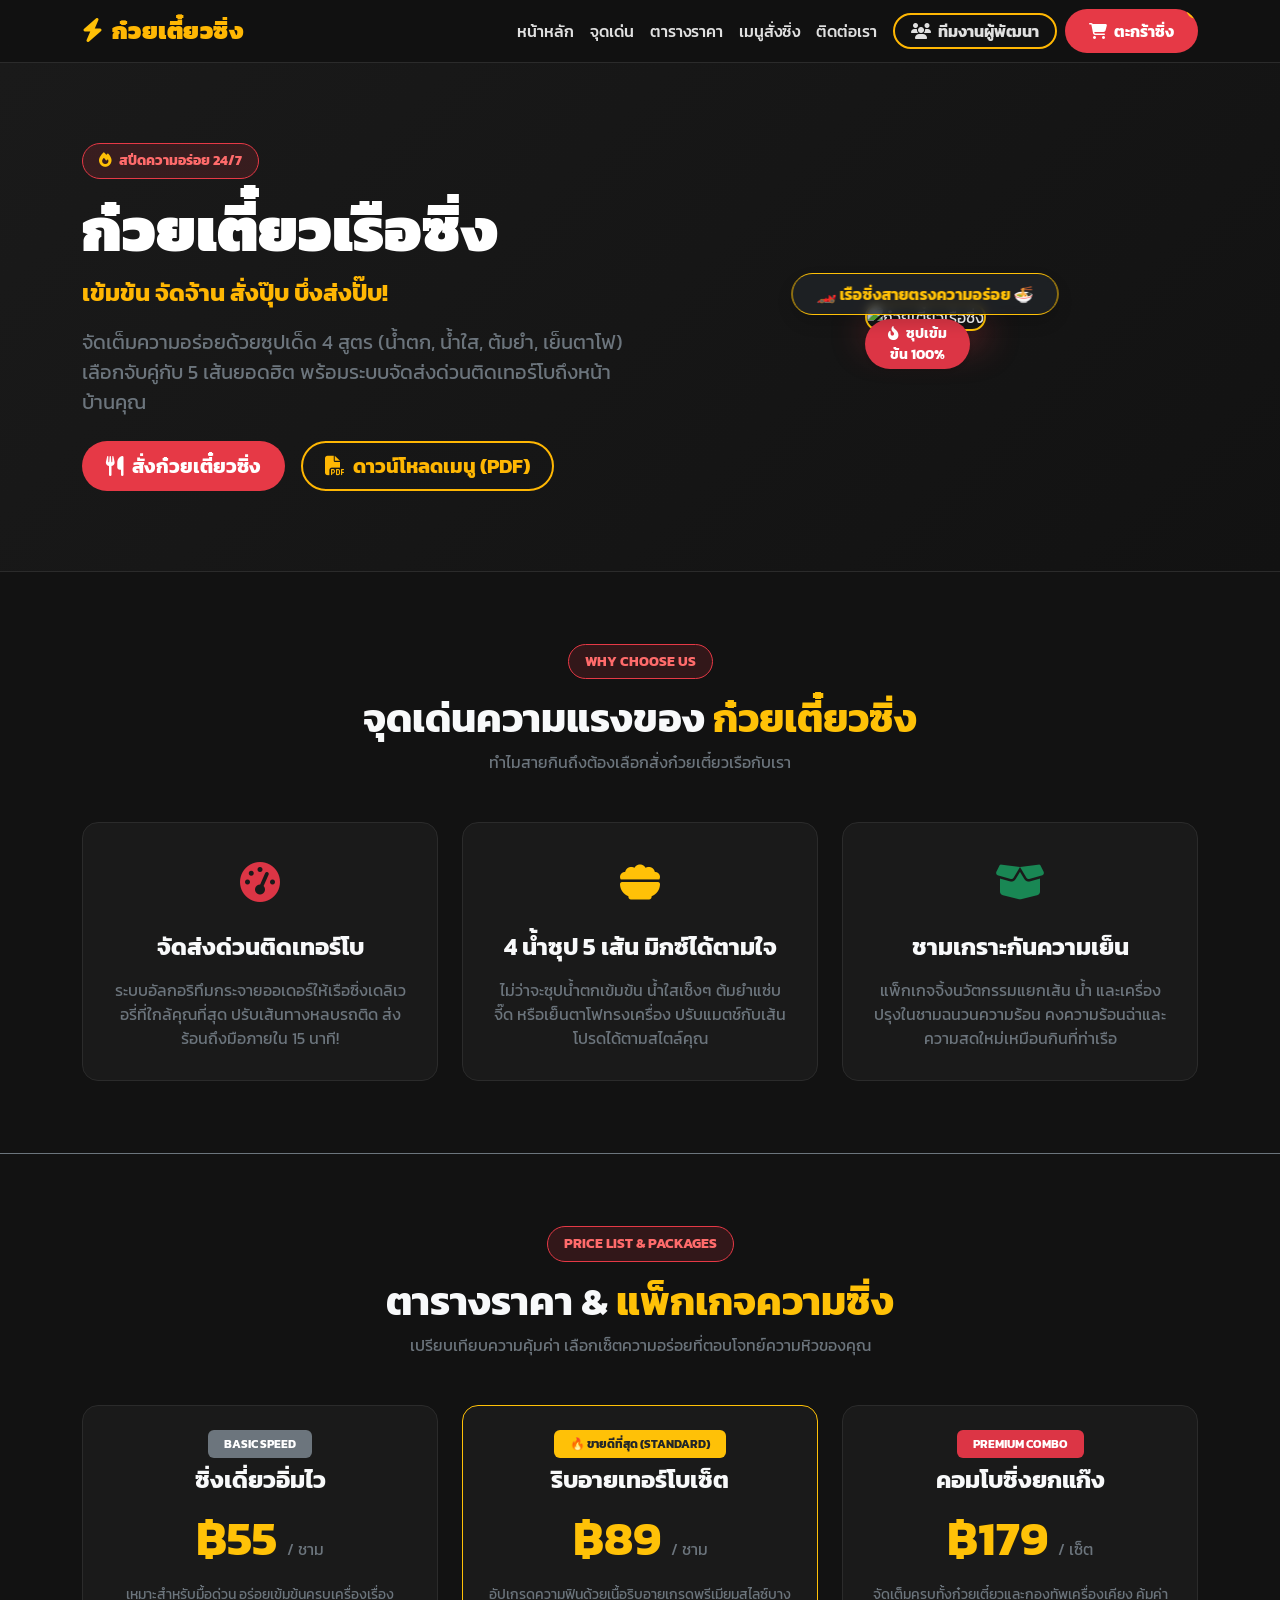
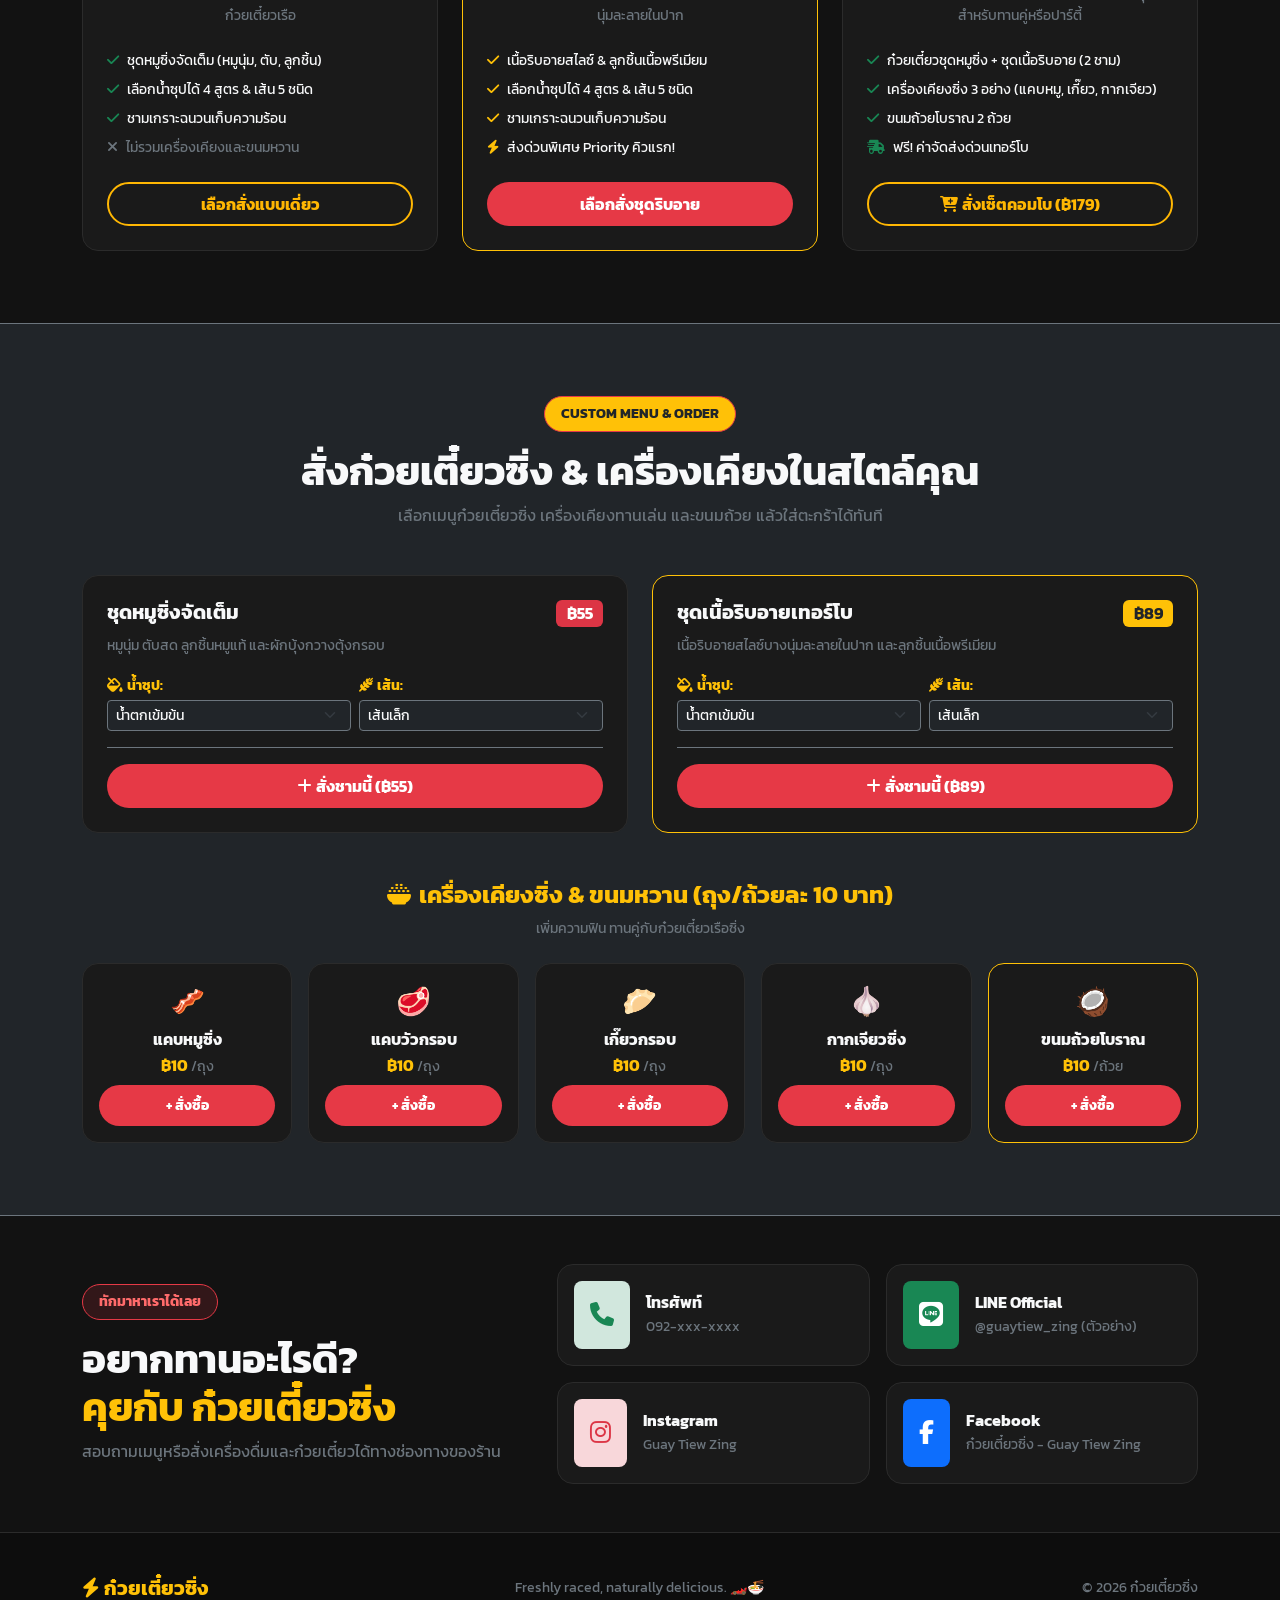
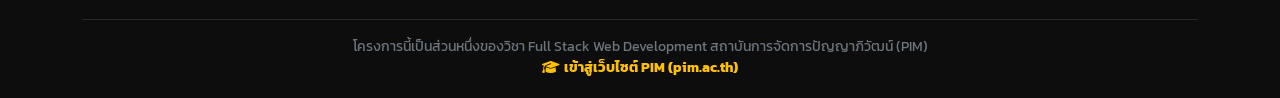
==== commit d9bc4e29: "Update index.html" ====
--- a/index.html
+++ b/index.html
@@ -151,22 +151,23 @@
         </div>
         <div class="col-lg-6 text-center" data-aos="zoom-in-left" data-aos-duration="900">
           <div class="position-relative">
-            <svg class="img-fluid rounded-4 shadow-lg boat-svg-anim" width="500" height="350" viewBox="0 0 500 350" xmlns="http://www.w3.org/2000/svg">
-              <rect width="500" height="350" rx="20" fill="#1E1E1E"/>
-              <path d="M 50 260 Q 250 320 450 260 L 410 210 L 90 210 Z" fill="#8B4513" stroke="#FFB703" stroke-width="4"/>
-              <path d="M 380 200 L 480 150 L 380 170 Z" fill="#E63946"/>
-              <circle cx="250" cy="170" r="70" fill="#E63946"/>
-              <circle cx="250" cy="170" r="55" fill="#3D0000"/>
-              <path d="M 210 170 Q 250 140 290 170" stroke="#FFB703" stroke-width="8" fill="none" stroke-linecap="round"/>
-              <circle cx="230" cy="160" r="8" fill="#FFF"/>
-              <circle cx="270" cy="160" r="8" fill="#FFF"/>
-              <path class="steam-1" d="M 180 100 Q 170 60 190 30" stroke="#FF5722" stroke-width="4" fill="none" opacity="0.7"/>
-              <path class="steam-2" d="M 250 90 Q 240 50 260 20" stroke="#FF5722" stroke-width="4" fill="none" opacity="0.8"/>
-              <path class="steam-3" d="M 320 100 Q 310 60 330 30" stroke="#FF5722" stroke-width="4" fill="none" opacity="0.7"/>
-              <text x="250" y="320" font-family="Kanit" font-size="22" font-weight="bold" fill="#FFB703" text-anchor="middle">
-                🏎️ เรือซิ่งสายตรงความอร่อย 🍜
-              </text>
-            </svg>
+            <div class="position-relative d-inline-block boat-svg-anim">
+  <!-- รูปก๋วยเตี๋ยวเข้มข้นความละเอียดสูง -->
+  <img src="https://images.unsplash.com/photo-1555126634-323283e090fa?auto=format&fit=crop&w=900&q=85" 
+       alt="ก๋วยเตี๋ยวเรือซิ่ง" 
+       class="img-fluid rounded-4 shadow-lg border border-2 border-warning" 
+       style="max-height: 360px; width: 100%; object-fit: cover; box-shadow: 0 15px 35px rgba(230, 57, 70, 0.35) !important;">
+  
+  <!-- ป้าย Badge มุมขวาบน -->
+  <div class="position-absolute top-0 end-0 mt-3 me-3 px-3 py-1 rounded-pill bg-danger text-white fw-bold shadow-sm small">
+    <i class="fa-solid fa-fire-flame-curved me-1"></i> ซุปเข้มข้น 100%
+  </div>
+
+  <!-- ป้ายแคปชั่นด้านล่าง -->
+  <div class="position-absolute bottom-0 start-50 translate-middle-x mb-3 px-4 py-2 rounded-pill bg-dark bg-opacity-75 border border-warning text-warning fw-bold shadow text-nowrap" style="backdrop-filter: blur(5px);">
+    🏎️ เรือซิ่งสายตรงความอร่อย 🍜
+  </div>
+</div>
           </div>
         </div>
       </div>
@@ -609,4 +610,4 @@
     }
   </script>
 </body>
-</html>+</html>
